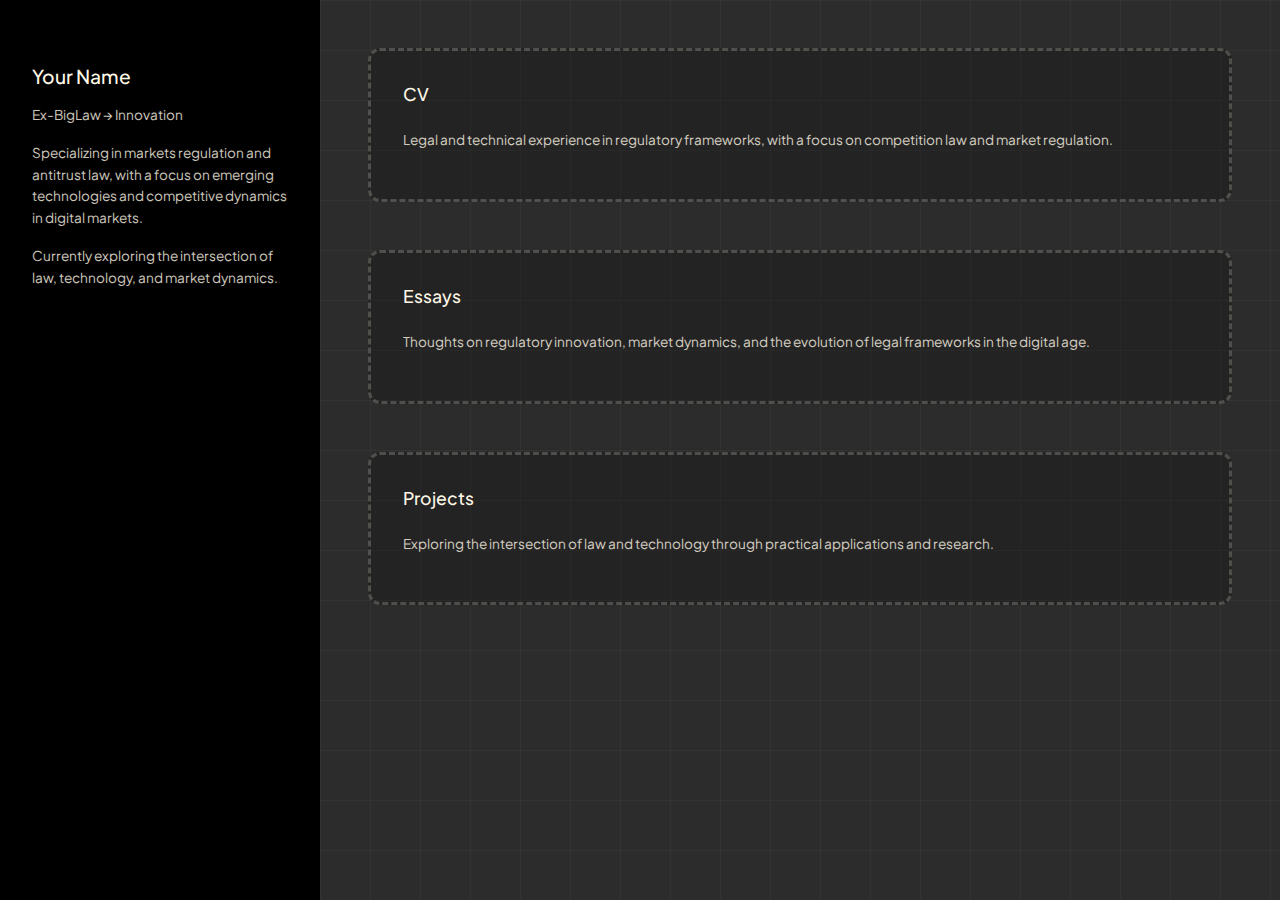
==== index.html @ 62b64612 "Rename views/index.html to index.html" ====
<!DOCTYPE html>
<html lang="en">
<head>
    <meta charset="UTF-8">
    <meta name="viewport" content="width=device-width, initial-scale=1.0">
    <title>Two Column Layout</title>
    <link href="https://fonts.googleapis.com/css2?family=Plus+Jakarta+Sans:wght@400;500;600&display=swap" rel="stylesheet">
    <style>
        * {
            margin: 0;
            padding: 0;
            box-sizing: border-box;
            font-family: 'Plus Jakarta Sans', -apple-system, BlinkMacSystemFont, sans-serif;
        }

        :root {
            --cream: #fff8e7;
            --dark-gray: #2c2c2c;
            --box-border: rgba(255, 248, 231, 0.2);
        }

        body {
            display: flex;
            min-height: 100vh;
            color: var(--cream);
            overflow-x: hidden;
            font-size: 0.85rem;
        }

        .left-column {
            position: fixed;
            width: 25%;
            height: 100vh;
            background: #000000;
            padding: 2rem;
        }

        .about-content {
            margin-top: 2rem;
        }

        .about-content h1 {
            font-size: 1.2rem;
            margin-bottom: 1rem;
            font-weight: 500;
        }

        .about-content p {
            line-height: 1.6;
            opacity: 0.8;
            margin-bottom: 1rem;
        }

        .right-column {
            margin-left: 25%;
            width: 75%;
            min-height: 100vh;
            background: var(--dark-gray);
            padding: 3rem;
            background-image: 
                linear-gradient(to right, rgba(255, 248, 231, 0.03) 1px, transparent 1px),
                linear-gradient(to bottom, rgba(255, 248, 231, 0.03) 1px, transparent 1px);
            background-size: 50px 50px;
        }

        .section {
            margin-bottom: 3rem;
            padding: 2rem;
            border: 3px dashed var(--box-border);
            border-radius: 12px;
            background: rgba(0, 0, 0, 0.2);
        }

        .section h2 {
            font-size: 1.1rem;
            margin-bottom: 1.5rem;
            font-weight: 500;
        }

        .section p {
            line-height: 1.6;
            opacity: 0.8;
            margin-bottom: 1rem;
        }
    </style>
</head>
<body>
    <div class="left-column">
        <div class="about-content">
            <h1>Your Name</h1>
            <p>Ex-BigLaw → Innovation</p>
            <p>Specializing in markets regulation and antitrust law, with a focus on emerging technologies and competitive dynamics in digital markets.</p>
            <p>Currently exploring the intersection of law, technology, and market dynamics.</p>
        </div>
    </div>

    <div class="right-column">
        <div class="section">
            <h2>CV</h2>
            <p>Legal and technical experience in regulatory frameworks, with a focus on competition law and market regulation.</p>
        </div>

        <div class="section">
            <h2>Essays</h2>
            <p>Thoughts on regulatory innovation, market dynamics, and the evolution of legal frameworks in the digital age.</p>
        </div>

        <div class="section">
            <h2>Projects</h2>
            <p>Exploring the intersection of law and technology through practical applications and research.</p>
        </div>
    </div>
</body>
</html>
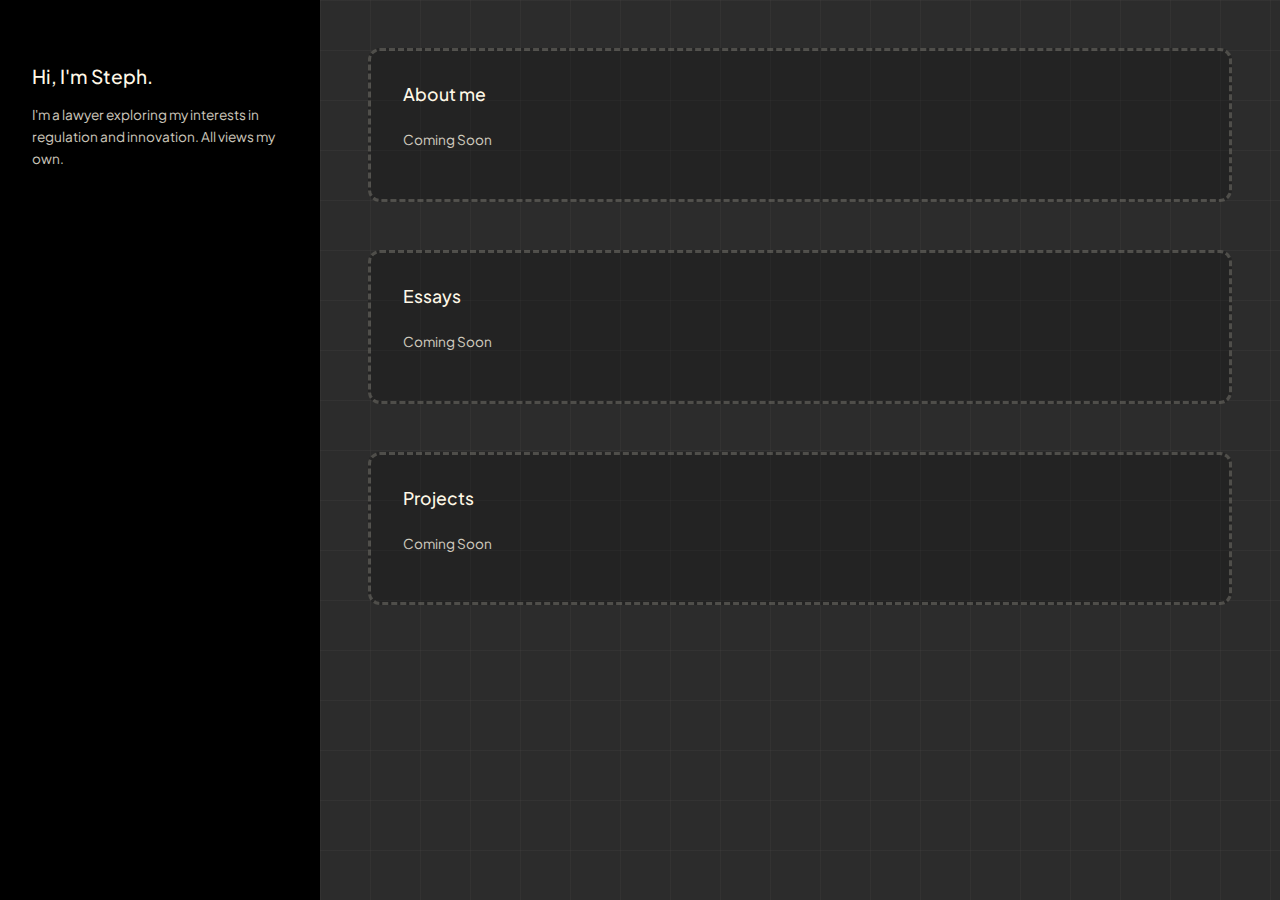
==== commit 3e36d989: "Update index.html" ====
--- a/index.html
+++ b/index.html
@@ -87,27 +87,27 @@
 <body>
     <div class="left-column">
         <div class="about-content">
-            <h1>Your Name</h1>
-            <p>Ex-BigLaw → Innovation</p>
-            <p>Specializing in markets regulation and antitrust law, with a focus on emerging technologies and competitive dynamics in digital markets.</p>
-            <p>Currently exploring the intersection of law, technology, and market dynamics.</p>
+            <h1>Hi, I'm Steph.</h1>
+            <p>I'm a lawyer exploring my interests in regulation and innovation. All views my own.</p>
+            <p> </p>
+            <p></p>
         </div>
     </div>
 
     <div class="right-column">
         <div class="section">
-            <h2>CV</h2>
-            <p>Legal and technical experience in regulatory frameworks, with a focus on competition law and market regulation.</p>
+            <h2>About me</h2>
+            <p>Coming Soon</p>
         </div>
 
         <div class="section">
             <h2>Essays</h2>
-            <p>Thoughts on regulatory innovation, market dynamics, and the evolution of legal frameworks in the digital age.</p>
+            <p>Coming Soon</p>
         </div>
 
         <div class="section">
             <h2>Projects</h2>
-            <p>Exploring the intersection of law and technology through practical applications and research.</p>
+            <p>Coming Soon</p>
         </div>
     </div>
 </body>
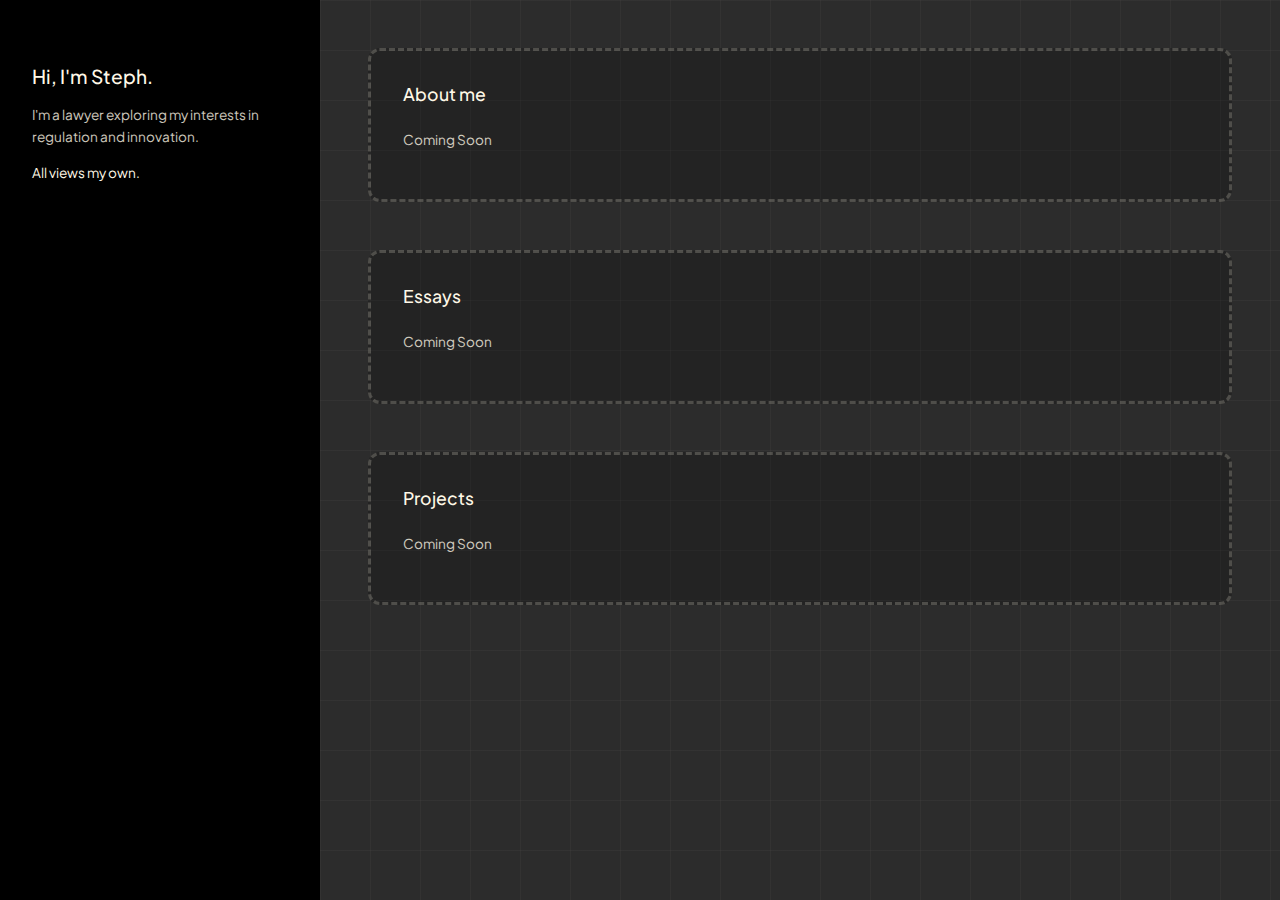
==== commit 328c834d: "Update index.html" ====
--- a/index.html
+++ b/index.html
@@ -3,7 +3,7 @@
 <head>
     <meta charset="UTF-8">
     <meta name="viewport" content="width=device-width, initial-scale=1.0">
-    <title>Two Column Layout</title>
+    <title> Stephanie Koay </title>
     <link href="https://fonts.googleapis.com/css2?family=Plus+Jakarta+Sans:wght@400;500;600&display=swap" rel="stylesheet">
     <style>
         * {
@@ -88,7 +88,8 @@
     <div class="left-column">
         <div class="about-content">
             <h1>Hi, I'm Steph.</h1>
-            <p>I'm a lawyer exploring my interests in regulation and innovation. All views my own.</p>
+            <p>I'm a lawyer exploring my interests in regulation and innovation. </p> 
+            <p> </p>All views my own.</p>
             <p> </p>
             <p></p>
         </div>
